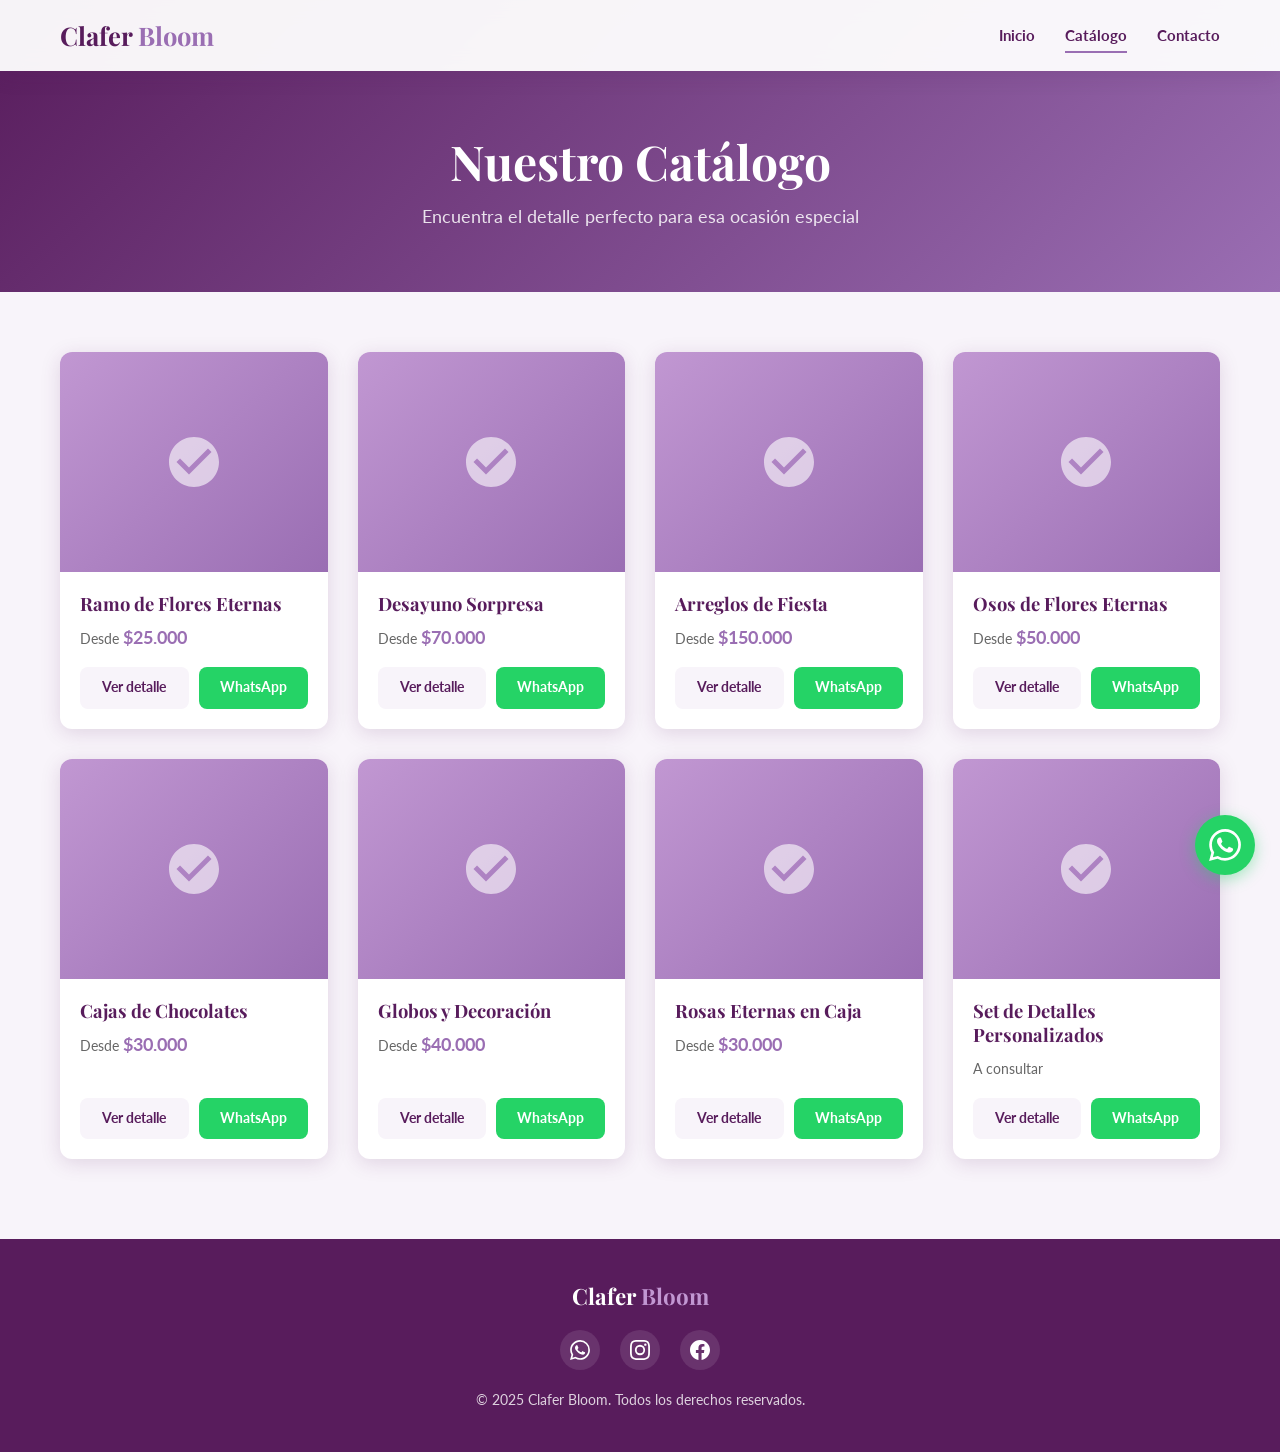
==== pages/catalogo.html @ cedce0d8 "Catálogo Clafer Bloom - sitio web completo" ====
<!DOCTYPE html>
<html lang="es">
<head>
  <meta charset="UTF-8">
  <meta name="viewport" content="width=device-width, initial-scale=1.0">
  <title>Catálogo - Clafer Bloom</title>
  <meta name="description" content="Explora nuestro catálogo de flores eternas, desayunos sorpresa, arreglos y más.">
  <link rel="stylesheet" href="../css/style.css">
  <link rel="stylesheet" href="../css/catalogo.css">
</head>
<body>

  <!-- HEADER -->
  <header class="header" id="header">
    <div class="container">
      <a href="../index.html" class="header__logo">Clafer <span>Bloom</span></a>
      <nav class="header__nav" id="nav">
        <a href="../index.html">Inicio</a>
        <a href="catalogo.html" class="active">Catálogo</a>
        <a href="contacto.html">Contacto</a>
      </nav>
      <button class="header__hamburger" id="hamburger" aria-label="Menú">
        <span></span>
        <span></span>
        <span></span>
      </button>
    </div>
  </header>

  <!-- PAGE HEADER -->
  <section class="page-header">
    <div class="container">
      <h1 class="page-header__title reveal">Nuestro Catálogo</h1>
      <p class="page-header__subtitle reveal">Encuentra el detalle perfecto para esa ocasión especial</p>
    </div>
  </section>

  <!-- CATÁLOGO GRID -->
  <section class="catalogo">
    <div class="container">
      <div class="catalogo__grid" id="catalogo-grid">
        <!-- Se llena dinámicamente con JS -->
      </div>
    </div>
  </section>

  <!-- FOOTER -->
  <footer class="footer">
    <div class="footer__content">
      <div class="footer__brand">Clafer <span>Bloom</span></div>
      <div class="footer__social">
        <a href="https://wa.me/573167460230" target="_blank" rel="noopener" aria-label="WhatsApp">
          <svg viewBox="0 0 24 24"><path d="M17.472 14.382c-.297-.149-1.758-.867-2.03-.967-.273-.099-.471-.148-.67.15-.197.297-.767.966-.94 1.164-.173.199-.347.223-.644.075-.297-.15-1.255-.463-2.39-1.475-.883-.788-1.48-1.761-1.653-2.059-.173-.297-.018-.458.13-.606.134-.133.298-.347.446-.52.149-.174.198-.298.298-.497.099-.198.05-.371-.025-.52-.075-.149-.669-1.612-.916-2.207-.242-.579-.487-.5-.669-.51-.173-.008-.371-.01-.57-.01-.198 0-.52.074-.792.372-.272.297-1.04 1.016-1.04 2.479 0 1.462 1.065 2.875 1.213 3.074.149.198 2.096 3.2 5.077 4.487.709.306 1.262.489 1.694.625.712.227 1.36.195 1.871.118.571-.085 1.758-.719 2.006-1.413.248-.694.248-1.289.173-1.413-.074-.124-.272-.198-.57-.347m-5.421 7.403h-.004a9.87 9.87 0 01-5.031-1.378l-.361-.214-3.741.982.998-3.648-.235-.374a9.86 9.86 0 01-1.51-5.26c.001-5.45 4.436-9.884 9.888-9.884 2.64 0 5.122 1.03 6.988 2.898a9.825 9.825 0 012.893 6.994c-.003 5.45-4.437 9.884-9.885 9.884m8.413-18.297A11.815 11.815 0 0012.05 0C5.495 0 .16 5.335.157 11.892c0 2.096.547 4.142 1.588 5.945L.057 24l6.305-1.654a11.882 11.882 0 005.683 1.448h.005c6.554 0 11.89-5.335 11.893-11.893a11.821 11.821 0 00-3.48-8.413z"/></svg>
        </a>
        <a href="#" aria-label="Instagram">
          <svg viewBox="0 0 24 24"><path d="M12 2.163c3.204 0 3.584.012 4.85.07 3.252.148 4.771 1.691 4.919 4.919.058 1.265.069 1.645.069 4.849 0 3.205-.012 3.584-.069 4.849-.149 3.225-1.664 4.771-4.919 4.919-1.266.058-1.644.07-4.85.07-3.204 0-3.584-.012-4.849-.07-3.26-.149-4.771-1.699-4.919-4.92-.058-1.265-.07-1.644-.07-4.849 0-3.204.013-3.583.07-4.849.149-3.227 1.664-4.771 4.919-4.919 1.266-.057 1.645-.069 4.849-.069zM12 0C8.741 0 8.333.014 7.053.072 2.695.272.273 2.69.073 7.052.014 8.333 0 8.741 0 12c0 3.259.014 3.668.072 4.948.2 4.358 2.618 6.78 6.98 6.98C8.333 23.986 8.741 24 12 24c3.259 0 3.668-.014 4.948-.072 4.354-.2 6.782-2.618 6.979-6.98.059-1.28.073-1.689.073-4.948 0-3.259-.014-3.667-.072-4.947-.196-4.354-2.617-6.78-6.979-6.98C15.668.014 15.259 0 12 0zm0 5.838a6.162 6.162 0 100 12.324 6.162 6.162 0 000-12.324zM12 16a4 4 0 110-8 4 4 0 010 8zm6.406-11.845a1.44 1.44 0 100 2.881 1.44 1.44 0 000-2.881z"/></svg>
        </a>
        <a href="#" aria-label="Facebook">
          <svg viewBox="0 0 24 24"><path d="M24 12.073c0-6.627-5.373-12-12-12s-12 5.373-12 12c0 5.99 4.388 10.954 10.125 11.854v-8.385H7.078v-3.47h3.047V9.43c0-3.007 1.792-4.669 4.533-4.669 1.312 0 2.686.235 2.686.235v2.953H15.83c-1.491 0-1.956.925-1.956 1.874v2.25h3.328l-.532 3.47h-2.796v8.385C19.612 23.027 24 18.062 24 12.073z"/></svg>
        </a>
      </div>
      <p class="footer__copy">&copy; 2025 Clafer Bloom. Todos los derechos reservados.</p>
    </div>
  </footer>

  <!-- BOTON WHATSAPP FLOTANTE -->
  <a href="https://wa.me/573167460230?text=Hola,%20veo%20que%20les%20interesa%20la%20marca,%20indicame%20que%20producto%20solicit%C3%A1s" class="whatsapp-float" target="_blank" rel="noopener" aria-label="WhatsApp">
    <svg viewBox="0 0 24 24"><path d="M17.472 14.382c-.297-.149-1.758-.867-2.03-.967-.273-.099-.471-.148-.67.15-.197.297-.767.966-.94 1.164-.173.199-.347.223-.644.075-.297-.15-1.255-.463-2.39-1.475-.883-.788-1.48-1.761-1.653-2.059-.173-.297-.018-.458.13-.606.134-.133.298-.347.446-.52.149-.174.198-.298.298-.497.099-.198.05-.371-.025-.52-.075-.149-.669-1.612-.916-2.207-.242-.579-.487-.5-.669-.51-.173-.008-.371-.01-.57-.01-.198 0-.52.074-.792.372-.272.297-1.04 1.016-1.04 2.479 0 1.462 1.065 2.875 1.213 3.074.149.198 2.096 3.2 5.077 4.487.709.306 1.262.489 1.694.625.712.227 1.36.195 1.871.118.571-.085 1.758-.719 2.006-1.413.248-.694.248-1.289.173-1.413-.074-.124-.272-.198-.57-.347m-5.421 7.403h-.004a9.87 9.87 0 01-5.031-1.378l-.361-.214-3.741.982.998-3.648-.235-.374a9.86 9.86 0 01-1.51-5.26c.001-5.45 4.436-9.884 9.888-9.884 2.64 0 5.122 1.03 6.988 2.898a9.825 9.825 0 012.893 6.994c-.003 5.45-4.437 9.884-9.885 9.884m8.413-18.297A11.815 11.815 0 0012.05 0C5.495 0 .16 5.335.157 11.892c0 2.096.547 4.142 1.588 5.945L.057 24l6.305-1.654a11.882 11.882 0 005.683 1.448h.005c6.554 0 11.89-5.335 11.893-11.893a11.821 11.821 0 00-3.48-8.413z"/></svg>
  </a>

  <script src="../js/main.js"></script>
  <script src="../js/productos-data.js"></script>
  <script src="../js/catalogo.js"></script>
</body>
</html>
---- css/style.css ----
@import url('https://fonts.googleapis.com/css2?family=Playfair+Display:wght@400;600;700&family=Lato:wght@300;400;700&display=swap');

/* ========== VARIABLES ========== */
:root {
  --primary: #581C5C;
  --secondary: #9A6EB3;
  --accent: #C197D2;
  --white: #FFFFFF;
  --light: #F8F4FA;
  --dark: #2D0E2F;
  --text: #333333;
  --text-light: #666666;
  --shadow: 0 4px 20px rgba(88, 28, 92, 0.15);
  --shadow-hover: 0 8px 30px rgba(88, 28, 92, 0.25);
  --radius: 12px;
  --transition: all 0.3s ease;
  --font-heading: 'Playfair Display', serif;
  --font-body: 'Lato', sans-serif;
  --max-width: 1200px;
}

/* ========== RESET ========== */
*,
*::before,
*::after {
  margin: 0;
  padding: 0;
  box-sizing: border-box;
}

html {
  scroll-behavior: smooth;
}

body {
  font-family: var(--font-body);
  color: var(--text);
  background-color: var(--white);
  line-height: 1.6;
  overflow-x: hidden;
}

a {
  text-decoration: none;
  color: inherit;
}

ul {
  list-style: none;
}

img {
  max-width: 100%;
  display: block;
}

h1, h2, h3, h4 {
  font-family: var(--font-heading);
  color: var(--primary);
  line-height: 1.3;
}

.container {
  max-width: var(--max-width);
  margin: 0 auto;
  padding: 0 20px;
}

/* ========== HEADER ========== */
.header {
  position: fixed;
  top: 0;
  left: 0;
  width: 100%;
  z-index: 1000;
  background: rgba(255, 255, 255, 0.95);
  backdrop-filter: blur(10px);
  box-shadow: var(--shadow);
  transition: var(--transition);
}

.header .container {
  display: flex;
  align-items: center;
  justify-content: space-between;
  padding: 15px 20px;
}

.header__logo {
  font-family: var(--font-heading);
  font-size: 1.6rem;
  font-weight: 700;
  color: var(--primary);
}

.header__logo span {
  color: var(--secondary);
}

.header__nav {
  display: flex;
  gap: 30px;
}

.header__nav a {
  font-weight: 700;
  font-size: 0.95rem;
  color: var(--primary);
  position: relative;
  padding: 5px 0;
  transition: var(--transition);
}

.header__nav a::after {
  content: '';
  position: absolute;
  bottom: 0;
  left: 0;
  width: 0;
  height: 2px;
  background: var(--secondary);
  transition: var(--transition);
}

.header__nav a:hover::after,
.header__nav a.active::after {
  width: 100%;
}

.header__nav a:hover {
  color: var(--secondary);
}

.header__hamburger {
  display: none;
  flex-direction: column;
  gap: 5px;
  cursor: pointer;
  background: none;
  border: none;
  padding: 5px;
}

.header__hamburger span {
  width: 25px;
  height: 3px;
  background: var(--primary);
  border-radius: 2px;
  transition: var(--transition);
}

/* ========== FOOTER ========== */
.footer {
  background: var(--primary);
  color: var(--white);
  padding: 40px 20px;
  text-align: center;
}

.footer__content {
  max-width: var(--max-width);
  margin: 0 auto;
}

.footer__brand {
  font-family: var(--font-heading);
  font-size: 1.4rem;
  font-weight: 700;
  margin-bottom: 15px;
}

.footer__brand span {
  color: var(--accent);
}

.footer__social {
  display: flex;
  justify-content: center;
  gap: 20px;
  margin-bottom: 20px;
}

.footer__social a {
  display: flex;
  align-items: center;
  justify-content: center;
  width: 40px;
  height: 40px;
  border-radius: 50%;
  background: rgba(255, 255, 255, 0.1);
  transition: var(--transition);
}

.footer__social a:hover {
  background: var(--secondary);
  transform: translateY(-3px);
}

.footer__social svg {
  width: 20px;
  height: 20px;
  fill: var(--white);
}

.footer__copy {
  font-size: 0.85rem;
  opacity: 0.8;
}

/* ========== BOTON WHATSAPP FLOTANTE ========== */
.whatsapp-float {
  position: fixed;
  bottom: 25px;
  right: 25px;
  z-index: 999;
  width: 60px;
  height: 60px;
  border-radius: 50%;
  background: #25D366;
  display: flex;
  align-items: center;
  justify-content: center;
  box-shadow: 0 4px 15px rgba(37, 211, 102, 0.4);
  transition: var(--transition);
  animation: pulse-whatsapp 2s infinite;
}

.whatsapp-float:hover {
  transform: scale(1.1);
  box-shadow: 0 6px 25px rgba(37, 211, 102, 0.5);
}

.whatsapp-float svg {
  width: 32px;
  height: 32px;
  fill: white;
}

@keyframes pulse-whatsapp {
  0%, 100% { box-shadow: 0 4px 15px rgba(37, 211, 102, 0.4); }
  50% { box-shadow: 0 4px 25px rgba(37, 211, 102, 0.7); }
}

/* ========== BOTONES ========== */
.btn {
  display: inline-block;
  padding: 14px 32px;
  border-radius: 50px;
  font-family: var(--font-body);
  font-weight: 700;
  font-size: 1rem;
  cursor: pointer;
  border: none;
  transition: var(--transition);
  text-align: center;
}

.btn--primary {
  background: var(--primary);
  color: var(--white);
}

.btn--primary:hover {
  background: var(--secondary);
  transform: translateY(-2px);
  box-shadow: var(--shadow-hover);
}

.btn--secondary {
  background: transparent;
  color: var(--white);
  border: 2px solid var(--white);
}

.btn--secondary:hover {
  background: var(--white);
  color: var(--primary);
}

.btn--whatsapp {
  background: #25D366;
  color: var(--white);
  display: inline-flex;
  align-items: center;
  gap: 10px;
  padding: 16px 36px;
  font-size: 1.05rem;
}

.btn--whatsapp:hover {
  background: #1da851;
  transform: translateY(-2px);
  box-shadow: 0 6px 20px rgba(37, 211, 102, 0.4);
}

.btn--whatsapp svg {
  width: 22px;
  height: 22px;
  fill: white;
}

/* ========== SCROLL REVEAL ANIMATIONS ========== */
.reveal {
  opacity: 0;
  transform: translateY(40px);
  transition: opacity 0.8s ease, transform 0.8s ease;
}

.reveal.visible {
  opacity: 1;
  transform: translateY(0);
}

.reveal-left {
  opacity: 0;
  transform: translateX(-50px);
  transition: opacity 0.8s ease, transform 0.8s ease;
}

.reveal-left.visible {
  opacity: 1;
  transform: translateX(0);
}

.reveal-right {
  opacity: 0;
  transform: translateX(50px);
  transition: opacity 0.8s ease, transform 0.8s ease;
}

.reveal-right.visible {
  opacity: 1;
  transform: translateX(0);
}

.reveal-scale {
  opacity: 0;
  transform: scale(0.85);
  transition: opacity 0.8s ease, transform 0.8s ease;
}

.reveal-scale.visible {
  opacity: 1;
  transform: scale(1);
}

/* Delay escalonado para grid de productos */
.delay-1 { transition-delay: 0.1s; }
.delay-2 { transition-delay: 0.2s; }
.delay-3 { transition-delay: 0.3s; }
.delay-4 { transition-delay: 0.4s; }
.delay-5 { transition-delay: 0.5s; }
.delay-6 { transition-delay: 0.6s; }
.delay-7 { transition-delay: 0.7s; }
.delay-8 { transition-delay: 0.8s; }

/* ========== MOBILE NAV ========== */
.nav-open .header__hamburger span:nth-child(1) {
  transform: rotate(45deg) translate(5px, 5px);
}

.nav-open .header__hamburger span:nth-child(2) {
  opacity: 0;
}

.nav-open .header__hamburger span:nth-child(3) {
  transform: rotate(-45deg) translate(7px, -6px);
}

/* ========== RESPONSIVE ========== */
@media (max-width: 768px) {
  .header__hamburger {
    display: flex;
  }

  .header__nav {
    position: fixed;
    top: 70px;
    left: 0;
    width: 100%;
    flex-direction: column;
    align-items: center;
    background: var(--white);
    padding: 30px 0;
    gap: 20px;
    box-shadow: var(--shadow);
    transform: translateY(-150%);
    transition: var(--transition);
    z-index: 999;
  }

  .nav-open .header__nav {
    transform: translateY(0);
  }

  .header__nav a {
    font-size: 1.1rem;
  }

  .whatsapp-float {
    width: 55px;
    height: 55px;
    bottom: 20px;
    right: 20px;
  }

  .whatsapp-float svg {
    width: 28px;
    height: 28px;
  }
}
---- css/catalogo.css ----
/* ========== PAGE HEADER ========== */
.page-header {
  padding: 130px 0 60px;
  background: linear-gradient(135deg, var(--primary) 0%, var(--secondary) 100%);
  text-align: center;
}

.page-header__title {
  font-size: clamp(2rem, 5vw, 3rem);
  color: var(--white);
  margin-bottom: 10px;
}

.page-header__subtitle {
  color: rgba(255, 255, 255, 0.85);
  font-size: 1.15rem;
}

/* ========== CATALOGO GRID ========== */
.catalogo {
  padding: 60px 0 80px;
  background: var(--light);
}

.catalogo__grid {
  display: grid;
  grid-template-columns: repeat(4, 1fr);
  gap: 30px;
}

/* ========== PRODUCT CARD ========== */
.product-card {
  background: var(--white);
  border-radius: var(--radius);
  overflow: hidden;
  box-shadow: var(--shadow);
  transition: var(--transition);
  display: flex;
  flex-direction: column;
}

.product-card:hover {
  transform: translateY(-8px);
  box-shadow: var(--shadow-hover);
}

.product-card__image {
  width: 100%;
  height: 220px;
  object-fit: cover;
  background: var(--accent);
  display: flex;
  align-items: center;
  justify-content: center;
  overflow: hidden;
  position: relative;
}

.product-card__image-placeholder {
  width: 100%;
  height: 220px;
  background: linear-gradient(135deg, var(--accent) 0%, var(--secondary) 100%);
  display: flex;
  align-items: center;
  justify-content: center;
}

.product-card__image-placeholder svg {
  width: 60px;
  height: 60px;
  fill: rgba(255, 255, 255, 0.6);
}

.product-card__body {
  padding: 20px;
  flex: 1;
  display: flex;
  flex-direction: column;
}

.product-card__name {
  font-size: 1.15rem;
  margin-bottom: 8px;
  color: var(--primary);
}

.product-card__price {
  font-weight: 700;
  font-size: 1.1rem;
  color: var(--secondary);
  margin-bottom: 15px;
}

.product-card__price span {
  font-size: 0.85rem;
  font-weight: 400;
  color: var(--text-light);
}

.product-card__actions {
  margin-top: auto;
  display: flex;
  gap: 10px;
}

.product-card__btn {
  flex: 1;
  padding: 10px 16px;
  border-radius: 8px;
  font-weight: 700;
  font-size: 0.85rem;
  text-align: center;
  cursor: pointer;
  border: none;
  transition: var(--transition);
  font-family: var(--font-body);
}

.product-card__btn--detail {
  background: var(--light);
  color: var(--primary);
}

.product-card__btn--detail:hover {
  background: var(--accent);
  color: var(--white);
}

.product-card__btn--whatsapp {
  background: #25D366;
  color: var(--white);
}

.product-card__btn--whatsapp:hover {
  background: #1da851;
}

/* ========== RESPONSIVE CATALOGO ========== */
@media (max-width: 1024px) {
  .catalogo__grid {
    grid-template-columns: repeat(2, 1fr);
  }
}

@media (max-width: 600px) {
  .page-header {
    padding: 110px 0 40px;
  }

  .catalogo {
    padding: 40px 0 60px;
  }

  .catalogo__grid {
    grid-template-columns: 1fr;
    gap: 20px;
  }

  .product-card__image-placeholder {
    height: 200px;
  }
}
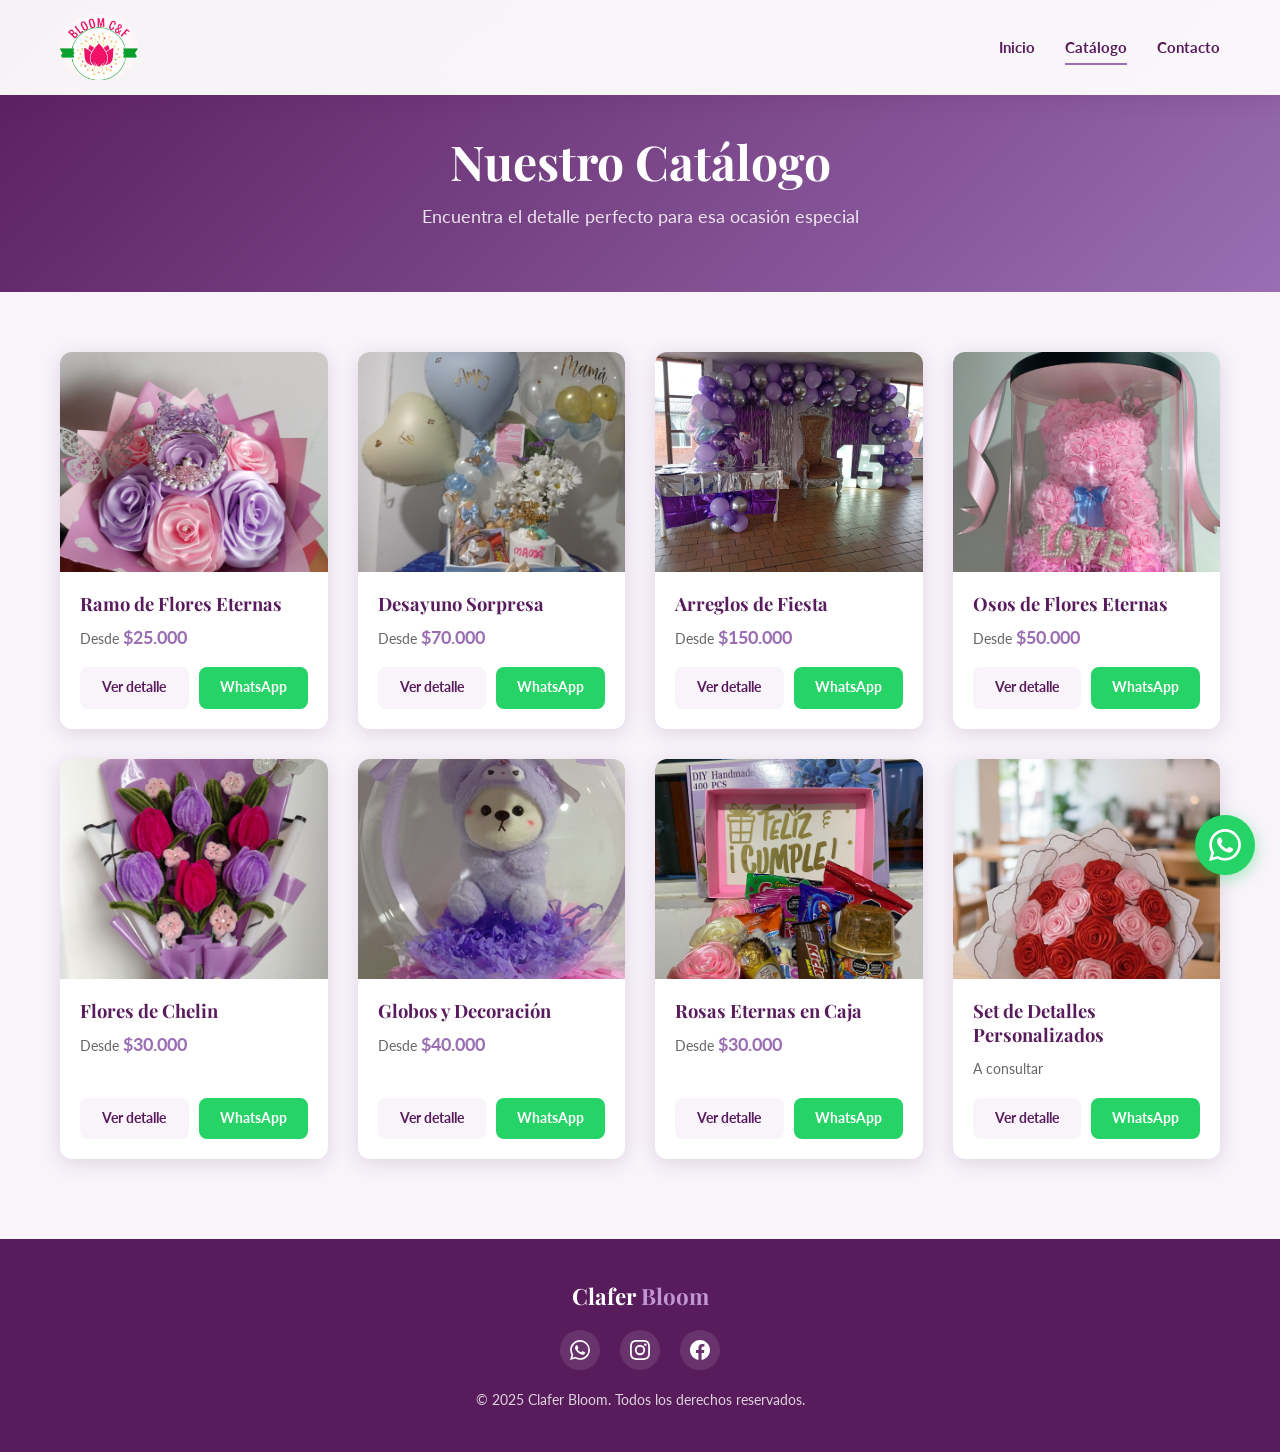
==== commit 4cfb7649: "Mostrar imagenes y logo en encabezado" ====
--- a/pages/catalogo.html
+++ b/pages/catalogo.html
@@ -13,7 +13,7 @@
   <!-- HEADER -->
   <header class="header" id="header">
     <div class="container">
-      <a href="../index.html" class="header__logo">Clafer <span>Bloom</span></a>
+      <a href="../index.html" class="header__logo"><img src="../assets/images/logo.png" alt="Clafer Bloom - logo"></a>
       <nav class="header__nav" id="nav">
         <a href="../index.html">Inicio</a>
         <a href="catalogo.html" class="active">Catálogo</a>
@@ -52,7 +52,7 @@
         <a href="https://wa.me/573167460230" target="_blank" rel="noopener" aria-label="WhatsApp">
           <svg viewBox="0 0 24 24"><path d="M17.472 14.382c-.297-.149-1.758-.867-2.03-.967-.273-.099-.471-.148-.67.15-.197.297-.767.966-.94 1.164-.173.199-.347.223-.644.075-.297-.15-1.255-.463-2.39-1.475-.883-.788-1.48-1.761-1.653-2.059-.173-.297-.018-.458.13-.606.134-.133.298-.347.446-.52.149-.174.198-.298.298-.497.099-.198.05-.371-.025-.52-.075-.149-.669-1.612-.916-2.207-.242-.579-.487-.5-.669-.51-.173-.008-.371-.01-.57-.01-.198 0-.52.074-.792.372-.272.297-1.04 1.016-1.04 2.479 0 1.462 1.065 2.875 1.213 3.074.149.198 2.096 3.2 5.077 4.487.709.306 1.262.489 1.694.625.712.227 1.36.195 1.871.118.571-.085 1.758-.719 2.006-1.413.248-.694.248-1.289.173-1.413-.074-.124-.272-.198-.57-.347m-5.421 7.403h-.004a9.87 9.87 0 01-5.031-1.378l-.361-.214-3.741.982.998-3.648-.235-.374a9.86 9.86 0 01-1.51-5.26c.001-5.45 4.436-9.884 9.888-9.884 2.64 0 5.122 1.03 6.988 2.898a9.825 9.825 0 012.893 6.994c-.003 5.45-4.437 9.884-9.885 9.884m8.413-18.297A11.815 11.815 0 0012.05 0C5.495 0 .16 5.335.157 11.892c0 2.096.547 4.142 1.588 5.945L.057 24l6.305-1.654a11.882 11.882 0 005.683 1.448h.005c6.554 0 11.89-5.335 11.893-11.893a11.821 11.821 0 00-3.48-8.413z"/></svg>
         </a>
-        <a href="#" aria-label="Instagram">
+        <a href="https://www.instagram.com/detallesclaferbloom?utm_source=ig_web_button_share_sheet&igsi=ZDNlZDc0MzIxNw==" aria-label="Instagram">
           <svg viewBox="0 0 24 24"><path d="M12 2.163c3.204 0 3.584.012 4.85.07 3.252.148 4.771 1.691 4.919 4.919.058 1.265.069 1.645.069 4.849 0 3.205-.012 3.584-.069 4.849-.149 3.225-1.664 4.771-4.919 4.919-1.266.058-1.644.07-4.85.07-3.204 0-3.584-.012-4.849-.07-3.26-.149-4.771-1.699-4.919-4.92-.058-1.265-.07-1.644-.07-4.849 0-3.204.013-3.583.07-4.849.149-3.227 1.664-4.771 4.919-4.919 1.266-.057 1.645-.069 4.849-.069zM12 0C8.741 0 8.333.014 7.053.072 2.695.272.273 2.69.073 7.052.014 8.333 0 8.741 0 12c0 3.259.014 3.668.072 4.948.2 4.358 2.618 6.78 6.98 6.98C8.333 23.986 8.741 24 12 24c3.259 0 3.668-.014 4.948-.072 4.354-.2 6.782-2.618 6.979-6.98.059-1.28.073-1.689.073-4.948 0-3.259-.014-3.667-.072-4.947-.196-4.354-2.617-6.78-6.979-6.98C15.668.014 15.259 0 12 0zm0 5.838a6.162 6.162 0 100 12.324 6.162 6.162 0 000-12.324zM12 16a4 4 0 110-8 4 4 0 010 8zm6.406-11.845a1.44 1.44 0 100 2.881 1.44 1.44 0 000-2.881z"/></svg>
         </a>
         <a href="#" aria-label="Facebook">
--- a/css/style.css
+++ b/css/style.css
@@ -87,13 +87,25 @@
 }
 
 .header__logo {
+  display: flex;
+  align-items: center;
+}
+
+.header__logo img {
+  height: 65px;
+  width: auto;
+  object-fit: contain;
+  border-radius: 100px;
+}
+
+.header__logo__text {
   font-family: var(--font-heading);
   font-size: 1.6rem;
   font-weight: 700;
   color: var(--primary);
 }
 
-.header__logo span {
+.header__logo__text span {
   color: var(--secondary);
 }
 
--- a/css/catalogo.css
+++ b/css/catalogo.css
@@ -54,6 +54,13 @@
   justify-content: center;
   overflow: hidden;
   position: relative;
+}
+
+.product-card__img {
+  width: 100%;
+  height: 100%;
+  object-fit: cover;
+  display: block;
 }
 
 .product-card__image-placeholder {
@@ -156,7 +163,8 @@
     gap: 20px;
   }
 
-  .product-card__image-placeholder {
+  .product-card__image,
+  .product-card__img {
     height: 200px;
   }
 }
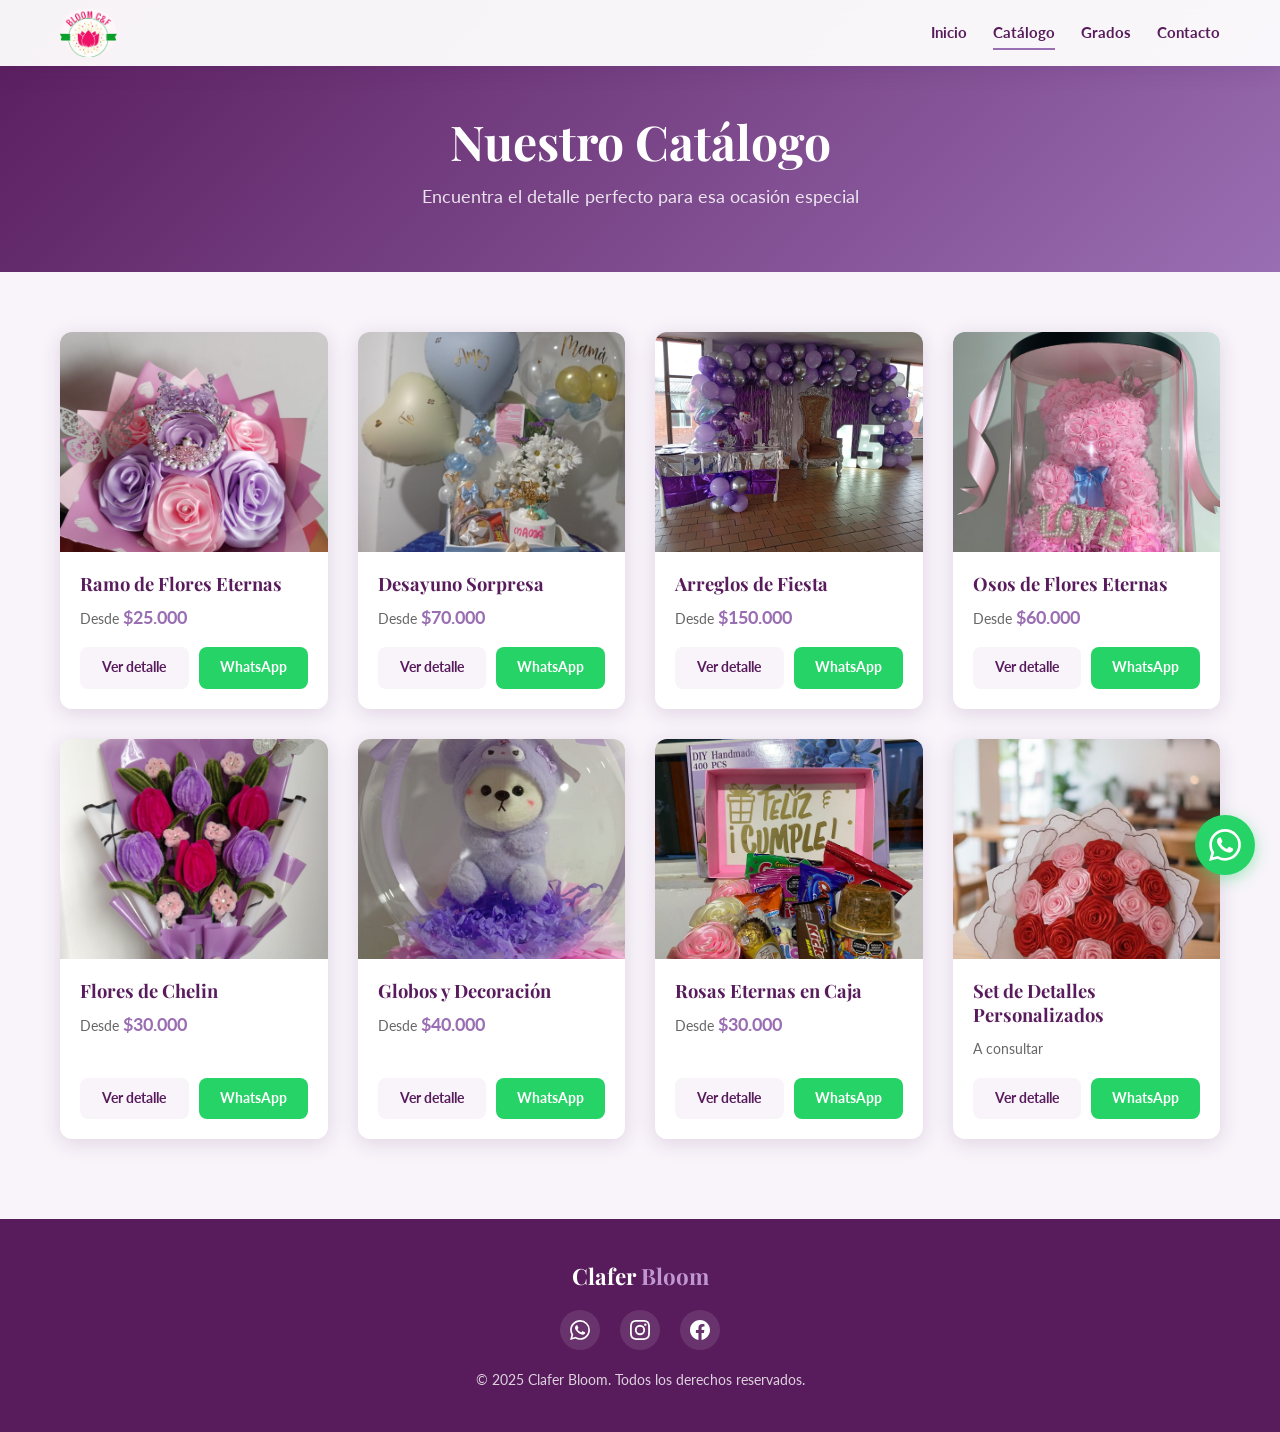
==== commit 14e8dd6e: "feat: página de Grados, header adaptable y contenido actualizado - Nueva página pages/grados.html co" ====
--- a/pages/catalogo.html
+++ b/pages/catalogo.html
@@ -6,6 +6,7 @@
   <title>Catálogo - Clafer Bloom</title>
   <meta name="description" content="Explora nuestro catálogo de flores eternas, desayunos sorpresa, arreglos y más.">
   <link rel="stylesheet" href="../css/style.css">
+  <link rel="stylesheet" href="../css/page-header.css">
   <link rel="stylesheet" href="../css/catalogo.css">
 </head>
 <body>
@@ -17,6 +18,7 @@
       <nav class="header__nav" id="nav">
         <a href="../index.html">Inicio</a>
         <a href="catalogo.html" class="active">Catálogo</a>
+        <a href="grados.html">Grados</a>
         <a href="contacto.html">Contacto</a>
       </nav>
       <button class="header__hamburger" id="hamburger" aria-label="Menú">
--- a/css/style.css
+++ b/css/style.css
@@ -17,6 +17,7 @@
   --font-heading: 'Playfair Display', serif;
   --font-body: 'Lato', sans-serif;
   --max-width: 1200px;
+  --header-height: 66px;
 }
 
 /* ========== RESET ========== */
@@ -75,15 +76,26 @@
   z-index: 1000;
   background: rgba(255, 255, 255, 0.95);
   backdrop-filter: blur(10px);
+  -webkit-backdrop-filter: blur(10px);
   box-shadow: var(--shadow);
-  transition: var(--transition);
+  transition:
+    background 0.35s ease,
+    box-shadow 0.35s ease,
+    backdrop-filter 0.35s ease;
+}
+
+.header--glass {
+  background: rgba(255, 255, 255, 0.55);
+  backdrop-filter: blur(16px) saturate(140%);
+  -webkit-backdrop-filter: blur(16px) saturate(140%);
+  box-shadow: 0 4px 24px rgba(88, 28, 92, 0.12);
 }
 
 .header .container {
   display: flex;
   align-items: center;
   justify-content: space-between;
-  padding: 15px 20px;
+  padding: 9px 20px;
 }
 
 .header__logo {
@@ -92,7 +104,7 @@
 }
 
 .header__logo img {
-  height: 65px;
+  height: 48px;
   width: auto;
   object-fit: contain;
   border-radius: 100px;
@@ -111,12 +123,12 @@
 
 .header__nav {
   display: flex;
-  gap: 30px;
+  gap: 26px;
 }
 
 .header__nav a {
   font-weight: 700;
-  font-size: 0.95rem;
+  font-size: 0.92rem;
   color: var(--primary);
   position: relative;
   padding: 5px 0;
@@ -387,7 +399,7 @@
 
   .header__nav {
     position: fixed;
-    top: 70px;
+    top: var(--header-height);
     left: 0;
     width: 100%;
     flex-direction: column;
--- a/css/page-header.css
+++ b/css/page-header.css
@@ -0,0 +1,23 @@
+/* ========== PAGE HEADER COMPARTIDO ========== */
+.page-header {
+  padding: 110px 0 60px;
+  background: linear-gradient(135deg, var(--primary) 0%, var(--secondary) 100%);
+  text-align: center;
+}
+
+.page-header__title {
+  font-size: clamp(2rem, 5vw, 3rem);
+  color: var(--white);
+  margin-bottom: 10px;
+}
+
+.page-header__subtitle {
+  color: rgba(255, 255, 255, 0.85);
+  font-size: 1.15rem;
+}
+
+@media (max-width: 600px) {
+  .page-header {
+    padding: 95px 0 40px;
+  }
+}
--- a/css/catalogo.css
+++ b/css/catalogo.css
@@ -1,21 +1,3 @@
-/* ========== PAGE HEADER ========== */
-.page-header {
-  padding: 130px 0 60px;
-  background: linear-gradient(135deg, var(--primary) 0%, var(--secondary) 100%);
-  text-align: center;
-}
-
-.page-header__title {
-  font-size: clamp(2rem, 5vw, 3rem);
-  color: var(--white);
-  margin-bottom: 10px;
-}
-
-.page-header__subtitle {
-  color: rgba(255, 255, 255, 0.85);
-  font-size: 1.15rem;
-}
-
 /* ========== CATALOGO GRID ========== */
 .catalogo {
   padding: 60px 0 80px;
@@ -150,10 +132,6 @@
 }
 
 @media (max-width: 600px) {
-  .page-header {
-    padding: 110px 0 40px;
-  }
-
   .catalogo {
     padding: 40px 0 60px;
   }
